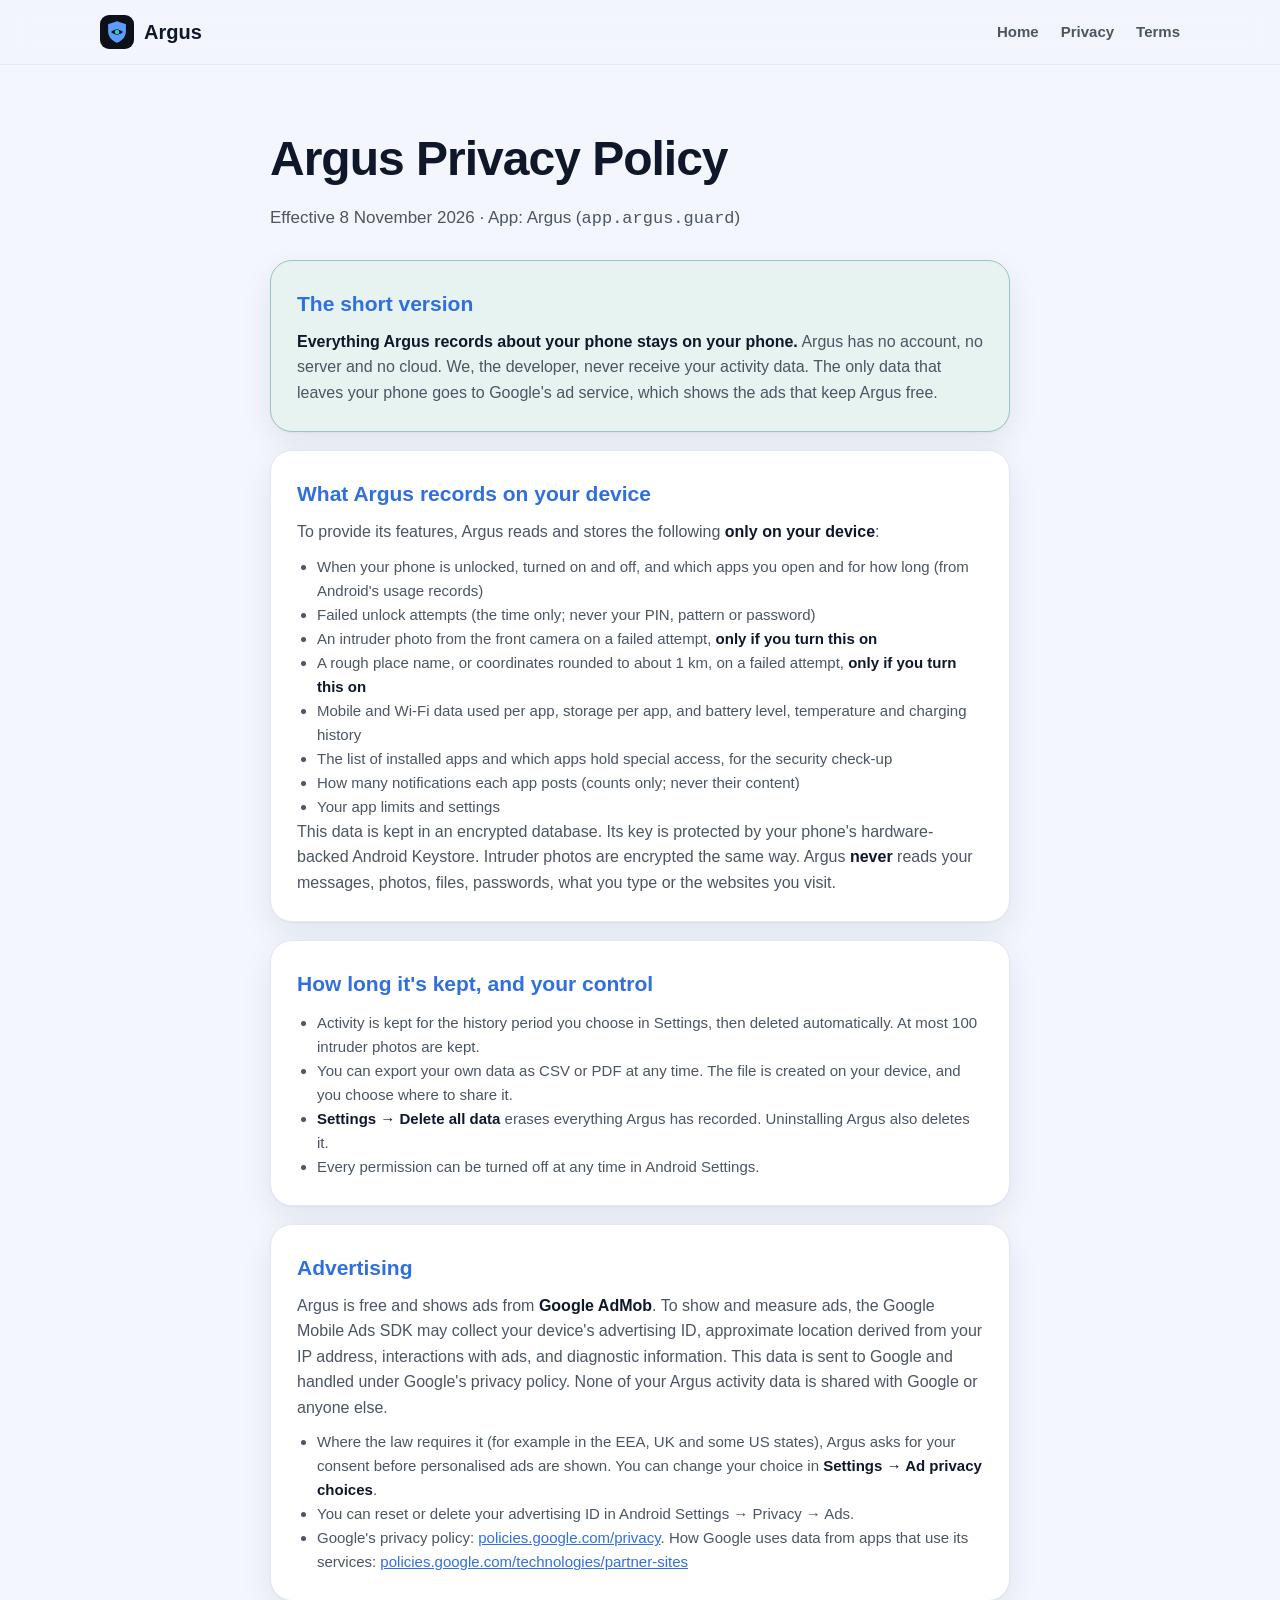
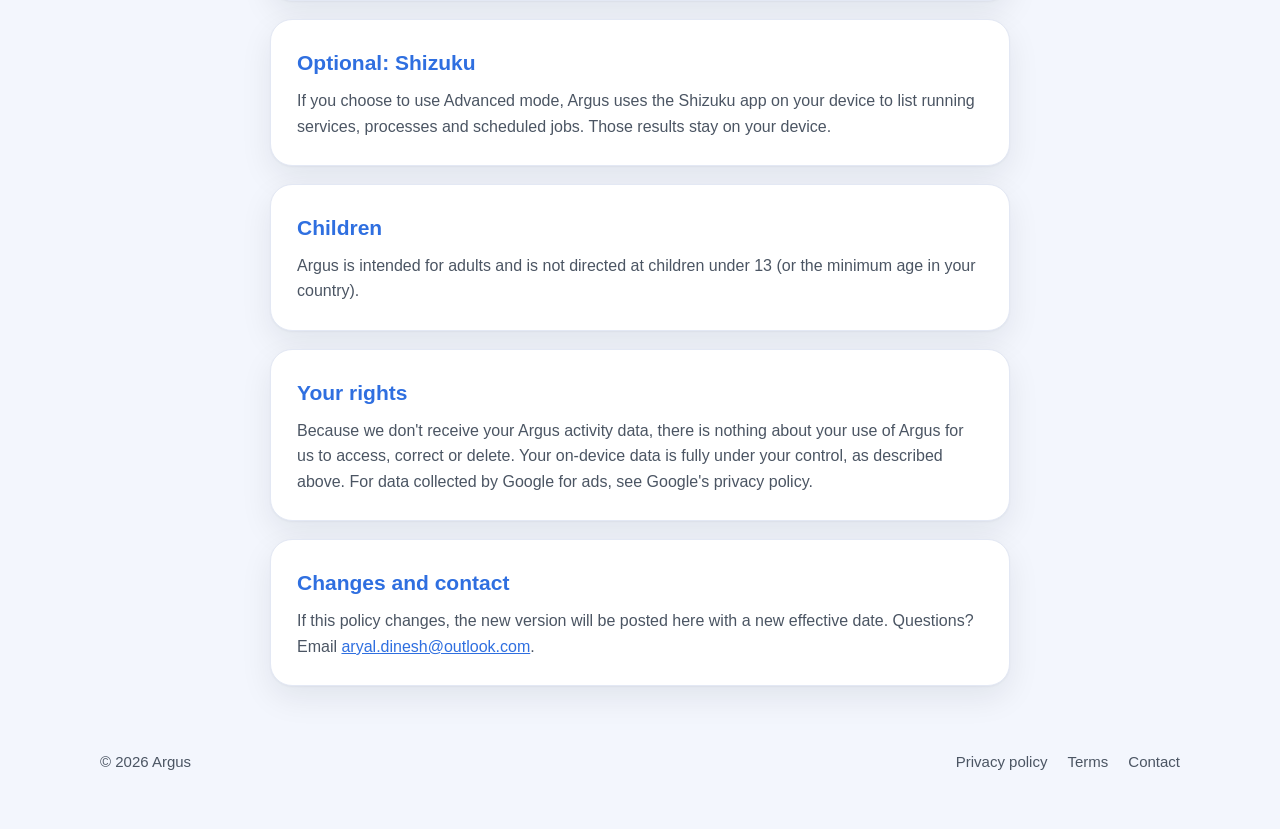
==== privacy.html @ bc4cecdd "Argus website: home, privacy policy, terms, app-ads.txt" ====
<!doctype html>
<html lang="en">
<head>
<meta charset="utf-8">
<meta name="viewport" content="width=device-width, initial-scale=1">
<title>Privacy Policy – Argus</title>
<meta name="description" content="How Argus handles your data: everything it records stays on your phone.">
<meta name="theme-color" content="#2F6FE0">
<link rel="icon" type="image/png" href="assets/favicon.png">
<link rel="stylesheet" href="assets/style.css">
</head>
<body>
<header class="nav"><div class="wrap">
  <a class="logo" href="./"><img src="assets/icon-512.png" alt="">Argus</a>
  <nav><a class="keep" href="./">Home</a><a class="keep" href="privacy.html">Privacy</a><a class="keep" href="terms.html">Terms</a></nav>
</div></header>
<main class="doc">
<h1>Argus Privacy Policy</h1>
<p class="meta">Effective 8 November 2026 · App: Argus (<code>app.argus.guard</code>)</p>

<div class="card summary"><h2>The short version</h2>
<p><strong>Everything Argus records about your phone stays on your phone.</strong> Argus has no account, no server and no cloud. We, the developer, never receive your activity data. The only data that leaves your phone goes to Google's ad service, which shows the ads that keep Argus free.</p></div>

<div class="card"><h2>What Argus records on your device</h2>
<p>To provide its features, Argus reads and stores the following <strong>only on your device</strong>:</p>
<ul>
<li>When your phone is unlocked, turned on and off, and which apps you open and for how long (from Android's usage records)</li>
<li>Failed unlock attempts (the time only; never your PIN, pattern or password)</li>
<li>An intruder photo from the front camera on a failed attempt, <strong>only if you turn this on</strong></li>
<li>A rough place name, or coordinates rounded to about 1 km, on a failed attempt, <strong>only if you turn this on</strong></li>
<li>Mobile and Wi-Fi data used per app, storage per app, and battery level, temperature and charging history</li>
<li>The list of installed apps and which apps hold special access, for the security check-up</li>
<li>How many notifications each app posts (counts only; never their content)</li>
<li>Your app limits and settings</li>
</ul>
<p>This data is kept in an encrypted database. Its key is protected by your phone's hardware-backed Android Keystore. Intruder photos are encrypted the same way. Argus <strong>never</strong> reads your messages, photos, files, passwords, what you type or the websites you visit.</p></div>

<div class="card"><h2>How long it's kept, and your control</h2>
<ul>
<li>Activity is kept for the history period you choose in Settings, then deleted automatically. At most 100 intruder photos are kept.</li>
<li>You can export your own data as CSV or PDF at any time. The file is created on your device, and you choose where to share it.</li>
<li><strong>Settings → Delete all data</strong> erases everything Argus has recorded. Uninstalling Argus also deletes it.</li>
<li>Every permission can be turned off at any time in Android Settings.</li>
</ul></div>

<div class="card"><h2>Advertising</h2>
<p>Argus is free and shows ads from <strong>Google AdMob</strong>. To show and measure ads, the Google Mobile Ads SDK may collect your device's advertising ID, approximate location derived from your IP address, interactions with ads, and diagnostic information. This data is sent to Google and handled under Google's privacy policy. None of your Argus activity data is shared with Google or anyone else.</p>
<ul>
<li>Where the law requires it (for example in the EEA, UK and some US states), Argus asks for your consent before personalised ads are shown. You can change your choice in <strong>Settings → Ad privacy choices</strong>.</li>
<li>You can reset or delete your advertising ID in Android Settings → Privacy → Ads.</li>
<li>Google's privacy policy: <a href="https://policies.google.com/privacy">policies.google.com/privacy</a>. How Google uses data from apps that use its services: <a href="https://policies.google.com/technologies/partner-sites">policies.google.com/technologies/partner-sites</a></li>
</ul></div>

<div class="card"><h2>Optional: Shizuku</h2>
<p>If you choose to use Advanced mode, Argus uses the Shizuku app on your device to list running services, processes and scheduled jobs. Those results stay on your device.</p></div>

<div class="card"><h2>Children</h2>
<p>Argus is intended for adults and is not directed at children under 13 (or the minimum age in your country).</p></div>

<div class="card"><h2>Your rights</h2>
<p>Because we don't receive your Argus activity data, there is nothing about your use of Argus for us to access, correct or delete. Your on-device data is fully under your control, as described above. For data collected by Google for ads, see Google's privacy policy.</p></div>

<div class="card"><h2>Changes and contact</h2>
<p>If this policy changes, the new version will be posted here with a new effective date. Questions? Email <a href="mailto:aryal.dinesh@outlook.com">aryal.dinesh@outlook.com</a>.</p></div>
</main>
<footer><div class="wrap">
  <span>© 2026 Argus</span>
  <nav><a href="privacy.html">Privacy policy</a><a href="terms.html">Terms</a><a href="mailto:aryal.dinesh@outlook.com">Contact</a></nav>
</div></footer>
</body>
</html>
---- assets/style.css ----
:root {
  --bg: #F3F6FD; --surface: #FFFFFF; --text: #0F172A; --muted: #4B5563; --line: #E3E8F4;
  --brand: #2F6FE0; --brand-2: #5B9DFF; --good: #0B8577; --warn: #B45309;
  --hero: radial-gradient(1200px 700px at 85% 0%, #5B9DFF 0, #2F6FE0 35%, #173B8F 75%, #0F2763 100%);
  --shadow: 0 1px 2px rgba(15,23,42,.04), 0 12px 32px rgba(15,23,42,.08);
  color-scheme: light;
}
@media (prefers-color-scheme: dark) {
  :root:not([data-theme="light"]) {
    --bg: #0D1117; --surface: #161B22; --text: #E6EDF3; --muted: #9BA6B2; --line: #263040;
    --brand: #5B9DFF; --brand-2: #8CBBFF; --good: #2DD4BF; --warn: #F59E0B;
    --hero: radial-gradient(1200px 700px at 85% 0%, #2F6FE0 0, #173B8F 40%, #0D1117 90%);
    --shadow: 0 1px 2px rgba(0,0,0,.3), 0 12px 32px rgba(0,0,0,.35);
    color-scheme: dark;
  }
}
* { box-sizing: border-box; }
html { scroll-behavior: smooth; }
body { margin: 0; overflow-x: clip; background: var(--bg); color: var(--text); font: 17px/1.6 -apple-system, BlinkMacSystemFont, "Segoe UI", Roboto, Helvetica, Arial, sans-serif; -webkit-font-smoothing: antialiased; }
img { max-width: 100%; display: block; }
a { color: var(--brand); }
.wrap { max-width: 1120px; margin: 0 auto; padding: 0 20px; }

/* Header */
.nav { position: sticky; top: 0; z-index: 10; backdrop-filter: saturate(1.4) blur(14px); background: color-mix(in srgb, var(--bg) 80%, transparent); border-bottom: 1px solid var(--line); }
.nav .wrap { display: flex; align-items: center; gap: 24px; height: 64px; }
.logo { display: flex; align-items: center; gap: 10px; font-weight: 800; font-size: 20px; color: var(--text); text-decoration: none; }
.logo img { width: 34px; height: 34px; border-radius: 9px; }
.nav nav { margin-left: auto; display: flex; gap: 22px; }
.nav nav a { color: var(--muted); text-decoration: none; font-weight: 600; font-size: 15px; }
.nav nav a:hover { color: var(--text); }
@media (max-width: 720px) { .nav nav a:not(.keep) { display: none; } }

/* Buttons */
.btn { display: inline-flex; align-items: center; gap: 10px; padding: 14px 22px; border-radius: 999px; font-weight: 700; text-decoration: none; transition: transform .15s; }
.btn:hover { transform: translateY(-1px); }
.btn.play { background: #fff; color: #0F172A; box-shadow: 0 10px 30px rgba(0,0,0,.25); }
.btn.play svg { width: 22px; height: 22px; }
.btn.ghost { color: #fff; border: 1.5px solid rgba(255,255,255,.4); }

/* Hero */
.hero { background: var(--hero); color: #fff; overflow: hidden; position: relative; }
.hero .wrap { display: grid; grid-template-columns: 1.1fr .9fr; gap: 40px; align-items: center; padding-top: 72px; padding-bottom: 0; }
.kicker { display: inline-block; font-size: 13px; font-weight: 700; letter-spacing: 2px; text-transform: uppercase; padding: 8px 14px; border-radius: 999px; background: rgba(255,255,255,.15); }
.hero h1 { font-size: clamp(40px, 6vw, 68px); line-height: 1.03; letter-spacing: -1.5px; margin: 20px 0 18px; text-wrap: balance; }
.hero h1 em { font-style: normal; color: #9FF3E6; }
.hero p.lead { font-size: 20px; color: rgba(255,255,255,.85); max-width: 520px; margin: 0 0 28px; }
.cta { display: flex; gap: 12px; flex-wrap: wrap; }
.trust { display: flex; gap: 10px; flex-wrap: wrap; margin: 28px 0 72px; padding: 0; list-style: none; }
.trust li { font-size: 14px; font-weight: 600; padding: 7px 13px; border-radius: 999px; background: rgba(255,255,255,.12); }
.phone { width: 320px; margin: 0 auto; border-radius: 46px; background: #0B0F19; padding: 12px; box-shadow: 0 40px 80px rgba(0,0,0,.45), 0 0 0 2px rgba(255,255,255,.12); transform: translateY(40px); }
.phone img { border-radius: 36px; height: 100%; width: 100%; object-fit: cover; object-position: top; }
.phone { height: 600px; overflow: hidden; }
.hero .phone { height: 560px; border-bottom-left-radius: 0; border-bottom-right-radius: 0; }
.hero .wrap > * { min-width: 0; }
.float { position: absolute; background: #fff; color: #0F172A; border-radius: 18px; padding: 12px 16px; font-weight: 700; font-size: 15px; box-shadow: 0 20px 40px rgba(0,0,0,.3); display: flex; gap: 10px; align-items: center; }
.float small { display: block; color: #667085; font-weight: 500; font-size: 12px; }
.hero-art { position: relative; }
.hero-art .f1 { left: -10px; top: 140px; }
.hero-art .f2 { right: -6px; top: 330px; }
@media (max-width: 860px) {
  .hero .wrap { grid-template-columns: 1fr; padding-top: 48px; }
  .trust { margin-bottom: 32px; }
  .phone { width: 260px; }
  .hero .phone { height: 420px; }
  .hero-art .f1 { left: 0; } .hero-art .f2 { right: 0; }
}

/* Sections */
section { padding: 88px 0; }
.head { text-align: center; max-width: 680px; margin: 0 auto 48px; }
.head h2 { font-size: clamp(30px, 4vw, 44px); line-height: 1.1; letter-spacing: -1px; margin: 10px 0 12px; text-wrap: balance; }
.head p { color: var(--muted); font-size: 18px; margin: 0; }
.eyebrow { color: var(--brand); font-weight: 700; font-size: 14px; letter-spacing: 1.5px; text-transform: uppercase; }

.grid { display: grid; grid-template-columns: repeat(3, 1fr); gap: 18px; }
@media (max-width: 900px) { .grid { grid-template-columns: repeat(2, 1fr); } }
@media (max-width: 600px) { .grid { grid-template-columns: 1fr; } }
.card { background: var(--surface); border: 1px solid var(--line); border-radius: 22px; padding: 26px; box-shadow: var(--shadow); }
.card h3 { margin: 14px 0 6px; font-size: 20px; }
.card p { margin: 0; color: var(--muted); font-size: 16px; }
.card ul { margin: 10px 0 0; padding-left: 18px; color: var(--muted); font-size: 15px; }
.ico { width: 48px; height: 48px; border-radius: 14px; display: grid; place-items: center; background: color-mix(in srgb, var(--brand) 14%, transparent); color: var(--brand); }
.ico svg { width: 26px; height: 26px; }
.ico.good { background: color-mix(in srgb, var(--good) 16%, transparent); color: var(--good); }
.ico.warn { background: color-mix(in srgb, var(--warn) 16%, transparent); color: var(--warn); }

/* Screenshots */
.shots { display: flex; gap: 18px; overflow-x: auto; scroll-snap-type: x mandatory; padding: 4px 20px 20px; margin: 0 -20px; scrollbar-width: thin; }
.shots img { width: 250px; flex: none; border-radius: 22px; scroll-snap-align: center; box-shadow: var(--shadow); }

/* Privacy band */
.band { background: var(--surface); border-top: 1px solid var(--line); border-bottom: 1px solid var(--line); }
.split { display: grid; grid-template-columns: 1fr 1fr; gap: 48px; align-items: center; }
@media (max-width: 860px) { .split { grid-template-columns: 1fr; } }
.checks { list-style: none; padding: 0; margin: 20px 0 0; display: grid; gap: 14px; }
.checks li { display: flex; gap: 12px; align-items: flex-start; }
.checks li::before { content: ""; flex: none; width: 24px; height: 24px; margin-top: 2px; border-radius: 50%; background: var(--good) url("data:image/svg+xml,%3Csvg xmlns='http://www.w3.org/2000/svg' viewBox='0 0 24 24'%3E%3Cpath fill='none' stroke='white' stroke-width='3' d='M6 12l4 4 8-8'/%3E%3C/svg%3E") center/16px no-repeat; }
.checks li.no::before { background: var(--warn) url("data:image/svg+xml,%3Csvg xmlns='http://www.w3.org/2000/svg' viewBox='0 0 24 24'%3E%3Cpath fill='none' stroke='white' stroke-width='3' d='M7 7l10 10M17 7L7 17'/%3E%3C/svg%3E") center/14px no-repeat; }

/* FAQ */
.faq { max-width: 780px; margin: 0 auto; display: grid; gap: 12px; }
.faq details { background: var(--surface); border: 1px solid var(--line); border-radius: 16px; padding: 18px 22px; }
.faq summary { cursor: pointer; font-weight: 700; font-size: 18px; list-style: none; display: flex; justify-content: space-between; gap: 12px; }
.faq summary::after { content: "+"; color: var(--brand); font-size: 24px; line-height: 1; }
.faq details[open] summary::after { content: "–"; }
.faq p { color: var(--muted); margin: 12px 0 0; }

/* Final CTA */
.final { background: var(--hero); color: #fff; border-radius: 32px; padding: 56px 32px; text-align: center; }
.final h2 { font-size: clamp(30px, 4vw, 44px); margin: 0 0 12px; letter-spacing: -1px; }
.final p { color: rgba(255,255,255,.85); margin: 0 0 26px; font-size: 18px; }

/* Footer */
footer { padding: 40px 0 56px; color: var(--muted); font-size: 15px; }
footer .wrap { display: flex; flex-wrap: wrap; gap: 16px 28px; align-items: center; }
footer nav { display: flex; gap: 20px; flex-wrap: wrap; margin-left: auto; }
footer a { color: var(--muted); text-decoration: none; }
footer a:hover { color: var(--text); }

/* Legal pages */
.doc { max-width: 780px; margin: 0 auto; padding: 56px 20px 24px; }
.doc h1 { font-size: clamp(34px, 5vw, 48px); letter-spacing: -1px; margin: 0 0 6px; }
.doc .meta { color: var(--muted); margin: 0 0 28px; }
.doc .card { margin-top: 18px; }
.doc h2 { font-size: 21px; margin: 0 0 8px; color: var(--brand); }
.doc p, .doc li { color: var(--muted); }
.doc strong { color: var(--text); }
.doc ul { padding-left: 20px; }
.summary { background: color-mix(in srgb, var(--good) 10%, var(--surface)); border-color: color-mix(in srgb, var(--good) 35%, var(--line)); }
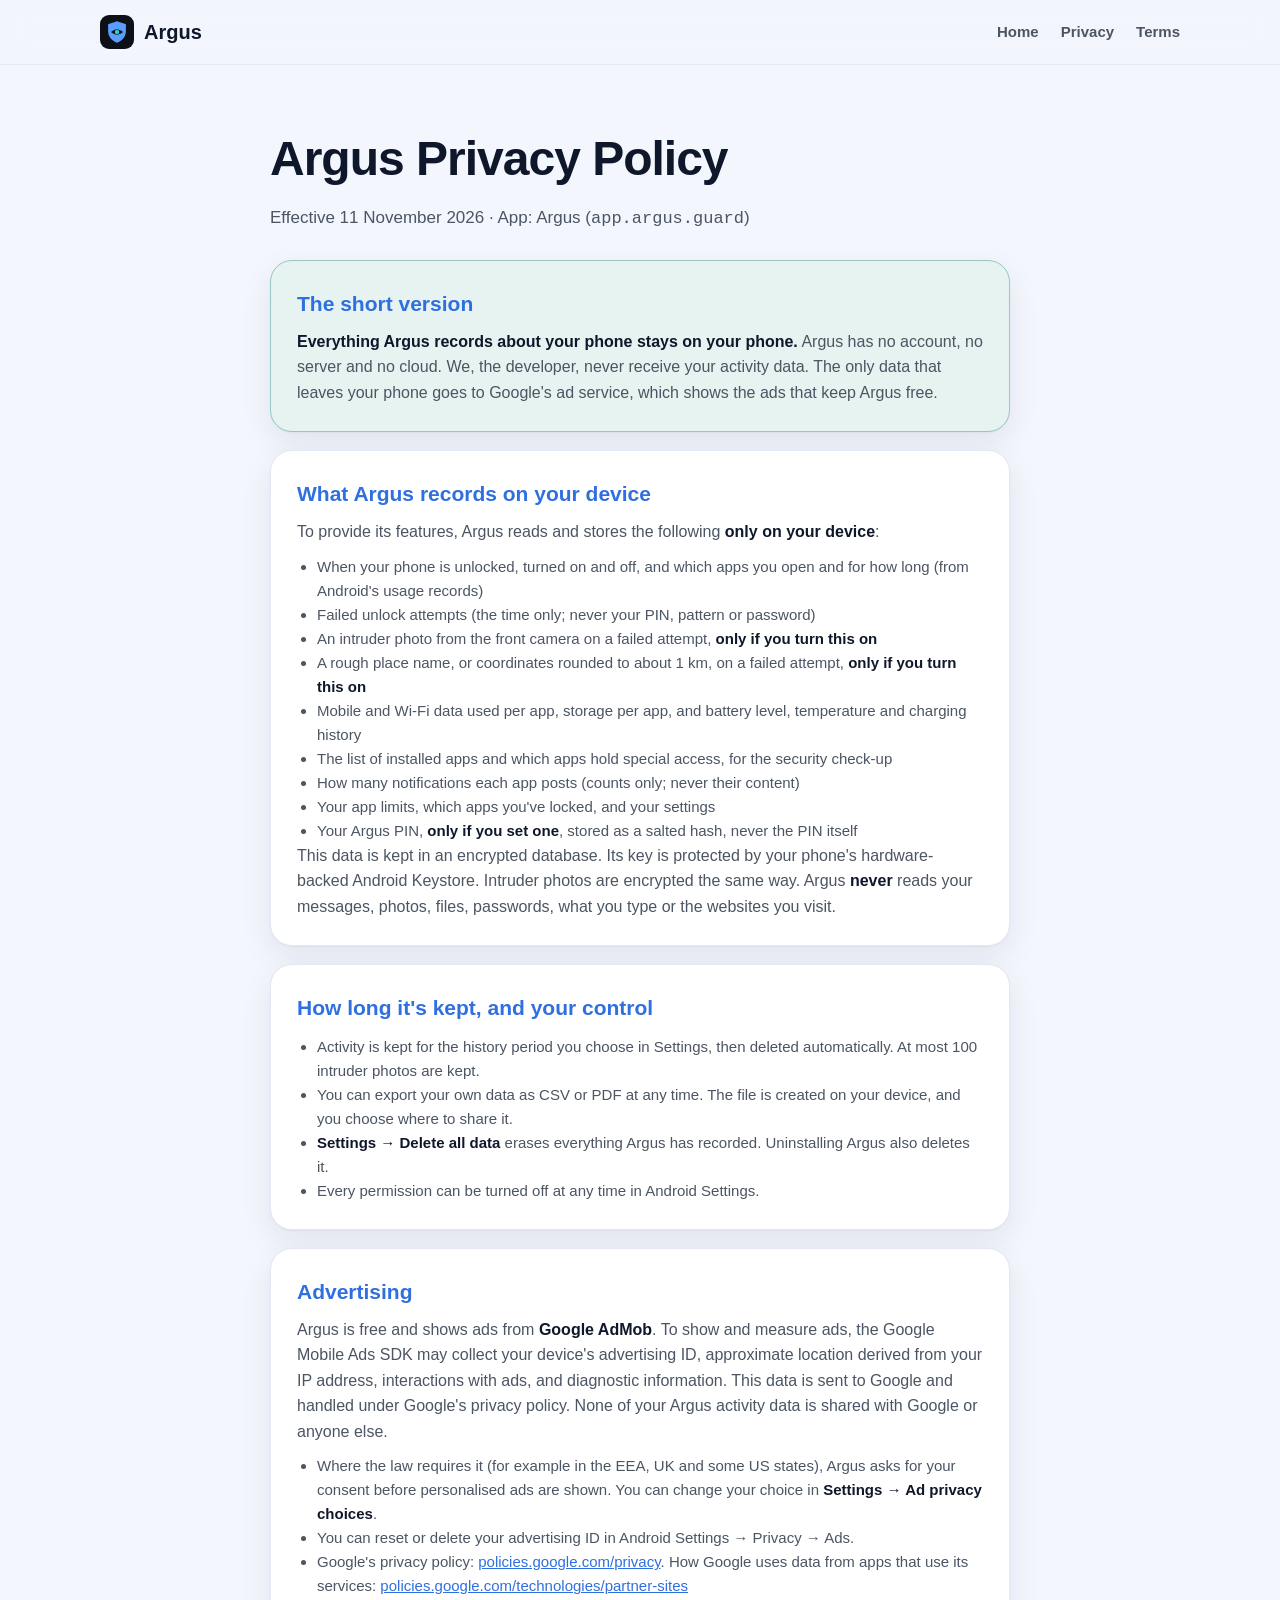
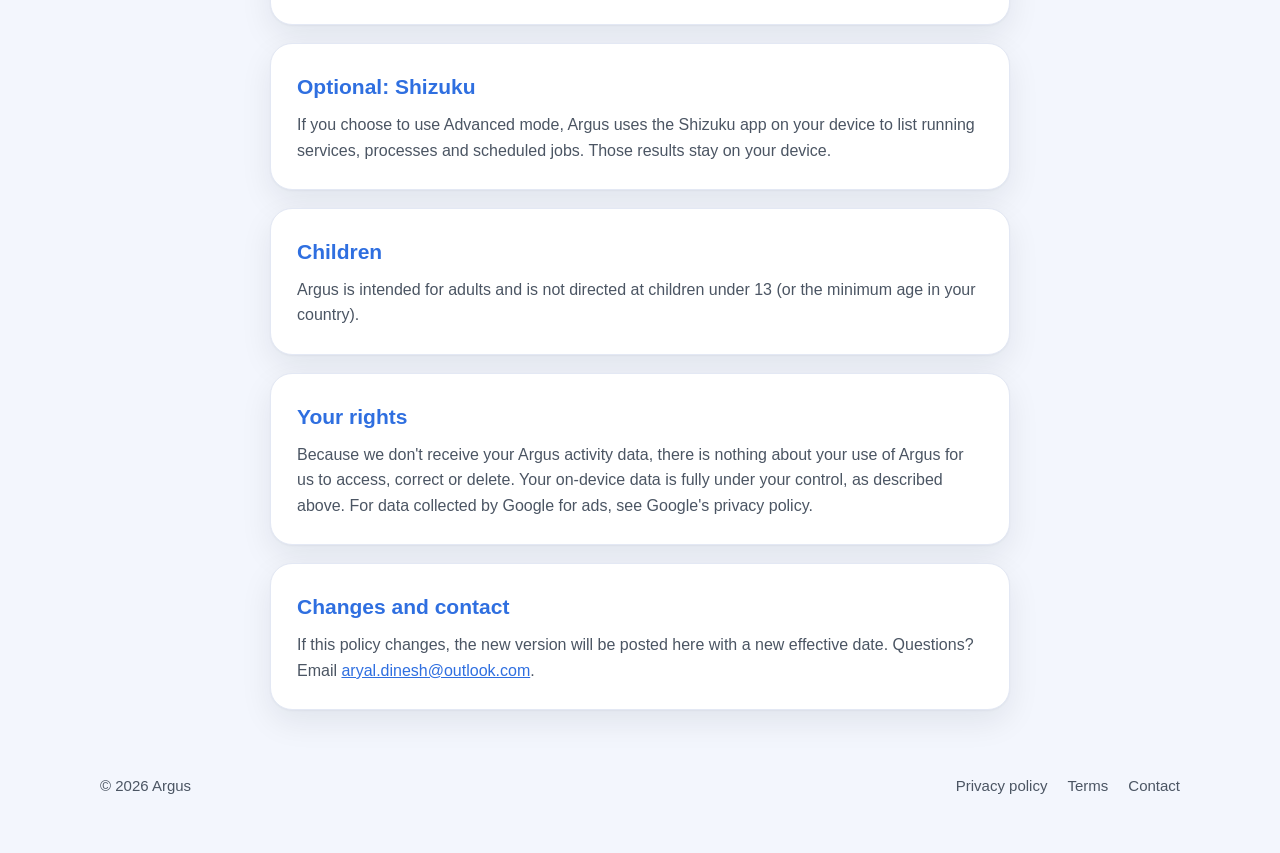
==== commit 906a78d2: "Describe App lock with Argus PIN, paused intruder photo; update privacy policy Co-Authored-By: Claud" ====
--- a/privacy.html
+++ b/privacy.html
@@ -16,7 +16,7 @@
 </div></header>
 <main class="doc">
 <h1>Argus Privacy Policy</h1>
-<p class="meta">Effective 8 November 2026 · App: Argus (<code>app.argus.guard</code>)</p>
+<p class="meta">Effective 11 November 2026 · App: Argus (<code>app.argus.guard</code>)</p>
 
 <div class="card summary"><h2>The short version</h2>
 <p><strong>Everything Argus records about your phone stays on your phone.</strong> Argus has no account, no server and no cloud. We, the developer, never receive your activity data. The only data that leaves your phone goes to Google's ad service, which shows the ads that keep Argus free.</p></div>
@@ -31,7 +31,8 @@
 <li>Mobile and Wi-Fi data used per app, storage per app, and battery level, temperature and charging history</li>
 <li>The list of installed apps and which apps hold special access, for the security check-up</li>
 <li>How many notifications each app posts (counts only; never their content)</li>
-<li>Your app limits and settings</li>
+<li>Your app limits, which apps you've locked, and your settings</li>
+<li>Your Argus PIN, <strong>only if you set one</strong>, stored as a salted hash, never the PIN itself</li>
 </ul>
 <p>This data is kept in an encrypted database. Its key is protected by your phone's hardware-backed Android Keystore. Intruder photos are encrypted the same way. Argus <strong>never</strong> reads your messages, photos, files, passwords, what you type or the websites you visit.</p></div>
 
--- a/assets/style.css
+++ b/assets/style.css
@@ -85,9 +85,31 @@
 .ico.good { background: color-mix(in srgb, var(--good) 16%, transparent); color: var(--good); }
 .ico.warn { background: color-mix(in srgb, var(--warn) 16%, transparent); color: var(--warn); }
 
-/* Screenshots */
-.shots { display: flex; gap: 18px; overflow-x: auto; scroll-snap-type: x mandatory; padding: 4px 20px 20px; margin: 0 -20px; scrollbar-width: thin; }
-.shots img { width: 250px; flex: none; border-radius: 22px; scroll-snap-align: center; box-shadow: var(--shadow); }
+/* Screenshots: feature tabs + one large shot on desktop, swipe carousel on phones */
+.showcase { display: grid; grid-template-columns: 1fr 360px; gap: 64px; align-items: center; max-width: 980px; margin: 0 auto; }
+.tabs { display: grid; gap: 8px; }
+.tabs button { all: unset; box-sizing: border-box; cursor: pointer; display: block; padding: 16px 20px; border-radius: 16px; border: 1px solid transparent; transition: background .2s, border-color .2s; }
+.tabs button b { display: block; font-size: 18px; color: var(--muted); transition: color .2s; }
+.tabs button span { display: block; font-size: 15px; color: var(--muted); max-height: 0; overflow: hidden; opacity: 0; transition: max-height .3s, opacity .3s, margin .3s; }
+.tabs button:hover b { color: var(--text); }
+.tabs button[aria-selected="true"] { background: var(--surface); border-color: var(--line); box-shadow: var(--shadow); }
+.tabs button[aria-selected="true"] b { color: var(--text); }
+.tabs button[aria-selected="true"] span { max-height: 60px; opacity: 1; margin-top: 4px; }
+.tabs button:focus-visible { outline: 2px solid var(--brand); outline-offset: 2px; }
+.stage { position: relative; width: 360px; aspect-ratio: 9 / 16; }
+.stage img { position: absolute; inset: 0; width: 100%; height: 100%; border-radius: 28px; box-shadow: 0 30px 60px rgba(15,23,42,.25); opacity: 0; transform: scale(.97); transition: opacity .45s, transform .45s; }
+.stage img.active { opacity: 1; transform: none; }
+.dots { display: none; }
+@media (max-width: 860px) {
+  .showcase { display: block; }
+  .tabs { display: none; }
+  .stage { width: auto; aspect-ratio: auto; display: flex; gap: 16px; overflow-x: auto; scroll-snap-type: x mandatory; scrollbar-width: none; margin: 0 -20px; padding: 8px calc(50vw - min(36vw, 150px)) 24px; }
+  .stage::-webkit-scrollbar { display: none; }
+  .stage img { position: static; flex: none; width: min(72vw, 300px); height: auto; opacity: 1; transform: none; scroll-snap-align: center; border-radius: 22px; box-shadow: var(--shadow); }
+  .dots { display: flex; justify-content: center; gap: 8px; }
+  .dots button { all: unset; cursor: pointer; width: 8px; height: 8px; border-radius: 99px; background: var(--line); transition: width .2s, background .2s; }
+  .dots button.on { width: 22px; background: var(--brand); }
+}
 
 /* Privacy band */
 .band { background: var(--surface); border-top: 1px solid var(--line); border-bottom: 1px solid var(--line); }
